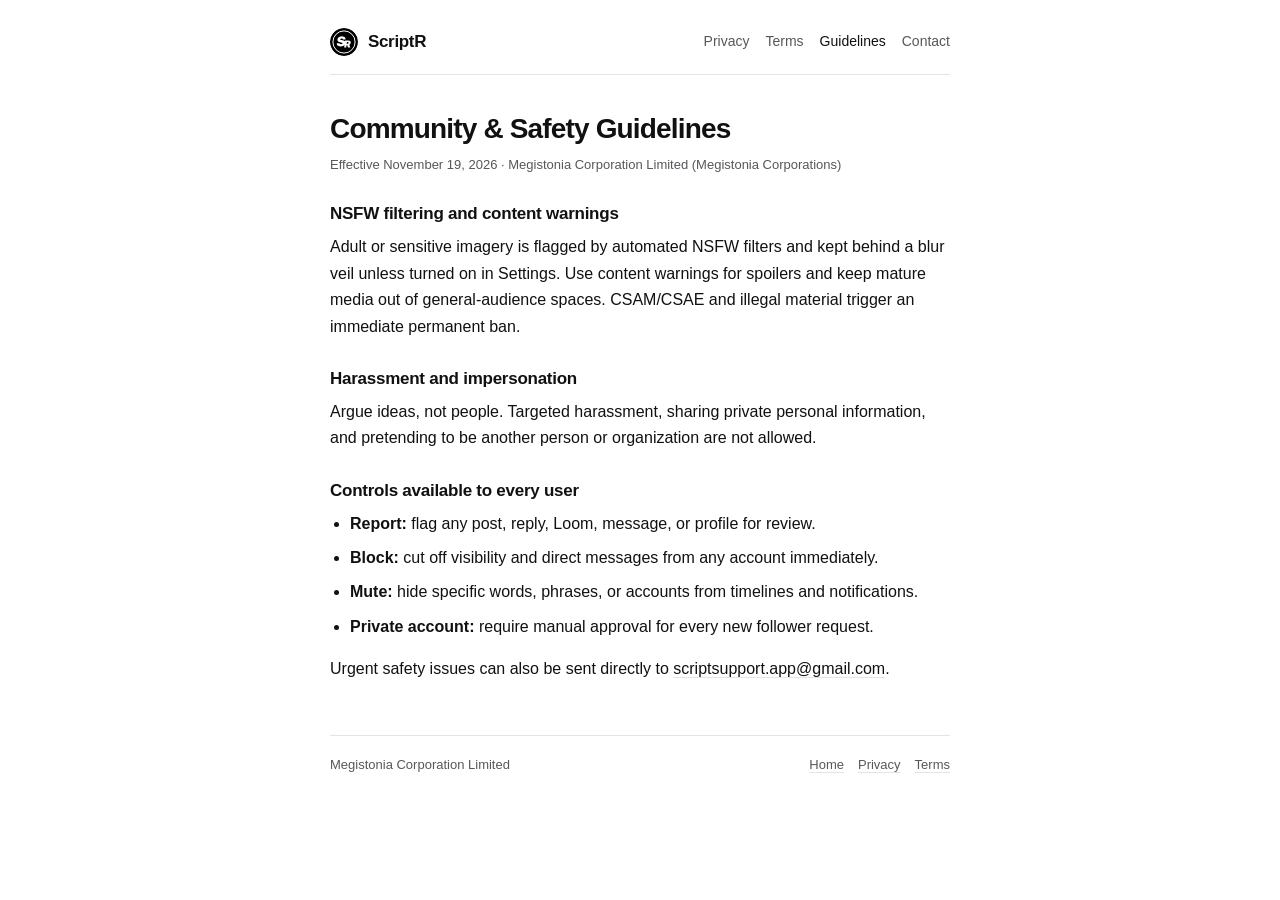
==== guidelines/index.html @ a4e435cb "Initial ScriptR site and policies" ====
<!doctype html>
<html lang="en">
<head>
  <meta charset="utf-8">
  <meta name="viewport" content="width=device-width, initial-scale=1">
  <title>Community Guidelines — ScriptR</title>
  <link rel="icon" type="image/svg+xml" href="../assets/logo.svg">
  <link rel="stylesheet" href="../styles.css">
</head>
<body>
  <div class="page">
    <header>
      <a class="brand" href="../">
        <img src="../assets/logo.svg" alt="ScriptR">
        <span>ScriptR</span>
      </a>
      <nav aria-label="Primary">
        <a href="../privacy/">Privacy</a>
        <a href="../terms/">Terms</a>
        <a href="./" aria-current="page">Guidelines</a>
        <a href="mailto:scriptsupport.app@gmail.com">Contact</a>
      </nav>
    </header>

    <main>
      <h1>Community &amp; Safety Guidelines</h1>
      <p class="meta">Effective November 19, 2026 &middot; Megistonia Corporation Limited (Megistonia Corporations)</p>

      <h2>NSFW filtering and content warnings</h2>
      <p>
        Adult or sensitive imagery is flagged by automated NSFW filters and kept behind a blur veil
        unless turned on in Settings. Use content warnings for spoilers and keep mature media out of
        general-audience spaces. CSAM/CSAE and illegal material trigger an immediate permanent ban.
      </p>

      <h2>Harassment and impersonation</h2>
      <p>
        Argue ideas, not people. Targeted harassment, sharing private personal information, and
        pretending to be another person or organization are not allowed.
      </p>

      <h2>Controls available to every user</h2>
      <ul>
        <li><strong>Report:</strong> flag any post, reply, Loom, message, or profile for review.</li>
        <li><strong>Block:</strong> cut off visibility and direct messages from any account immediately.</li>
        <li><strong>Mute:</strong> hide specific words, phrases, or accounts from timelines and notifications.</li>
        <li><strong>Private account:</strong> require manual approval for every new follower request.</li>
      </ul>

      <p>
        Urgent safety issues can also be sent directly to
        <a href="mailto:scriptsupport.app@gmail.com">scriptsupport.app@gmail.com</a>.
      </p>
    </main>

    <footer>
      <span>Megistonia Corporation Limited</span>
      <span class="footer-links">
        <a href="../">Home</a>
        <a href="../privacy/">Privacy</a>
        <a href="../terms/">Terms</a>
      </span>
    </footer>
  </div>
</body>
</html>
---- styles.css ----
:root {
  color-scheme: dark light;
  --bg: #ffffff;
  --surface: #fafafa;
  --text: #111111;
  --muted: #57575c;
  --line: #e4e4e7;
}

@media (prefers-color-scheme: dark) {
  :root {
    --bg: #0a0a0a;
    --surface: #121212;
    --text: #f4f4f5;
    --muted: #9a9aa2;
    --line: #242426;
  }
}

* {
  box-sizing: border-box;
}

html,
body {
  margin: 0;
  padding: 0;
  background: var(--bg);
  color: var(--text);
  font-family: -apple-system, BlinkMacSystemFont, "Segoe UI", Helvetica, Arial, sans-serif;
  font-size: 16px;
  line-height: 1.65;
  -webkit-font-smoothing: antialiased;
}

a {
  color: inherit;
  text-decoration: underline;
  text-decoration-color: var(--line);
  text-underline-offset: 3px;
}

a:hover {
  text-decoration-color: currentColor;
}

.page {
  max-width: 660px;
  margin: 0 auto;
  padding: 28px 20px 64px;
}

header {
  display: flex;
  align-items: center;
  justify-content: space-between;
  gap: 16px;
  padding-bottom: 18px;
  margin-bottom: 36px;
  border-bottom: 1px solid var(--line);
  flex-wrap: wrap;
}

.brand {
  display: inline-flex;
  align-items: center;
  gap: 10px;
  text-decoration: none;
  font-weight: 700;
  font-size: 17px;
  letter-spacing: -0.02em;
}

.brand img {
  width: 28px;
  height: 28px;
  border-radius: 999px;
  display: block;
}

nav {
  display: flex;
  align-items: center;
  gap: 16px;
  flex-wrap: wrap;
  font-size: 14px;
  color: var(--muted);
}

nav a {
  text-decoration: none;
}

nav a:hover,
nav a[aria-current="page"] {
  color: var(--text);
}

h1 {
  font-size: 28px;
  line-height: 1.25;
  letter-spacing: -0.03em;
  margin: 0 0 12px;
  font-weight: 700;
}

.lead {
  color: var(--muted);
  font-size: 16px;
  margin: 0 0 28px;
}

.meta {
  font-size: 13px;
  color: var(--muted);
  margin: -4px 0 28px;
}

h2 {
  font-size: 17px;
  line-height: 1.35;
  letter-spacing: -0.015em;
  margin: 28px 0 8px;
  font-weight: 600;
}

p {
  margin: 0 0 14px;
}

ul {
  margin: 0 0 16px;
  padding-left: 20px;
}

li {
  margin-bottom: 8px;
}

.box {
  background: var(--surface);
  border: 1px solid var(--line);
  border-radius: 12px;
  padding: 16px 18px;
  margin: 24px 0;
}

.box p:last-child {
  margin-bottom: 0;
}

footer {
  margin-top: 52px;
  padding-top: 18px;
  border-top: 1px solid var(--line);
  font-size: 13px;
  color: var(--muted);
  display: flex;
  justify-content: space-between;
  gap: 12px;
  flex-wrap: wrap;
}

.footer-links {
  display: flex;
  gap: 14px;
  flex-wrap: wrap;
}
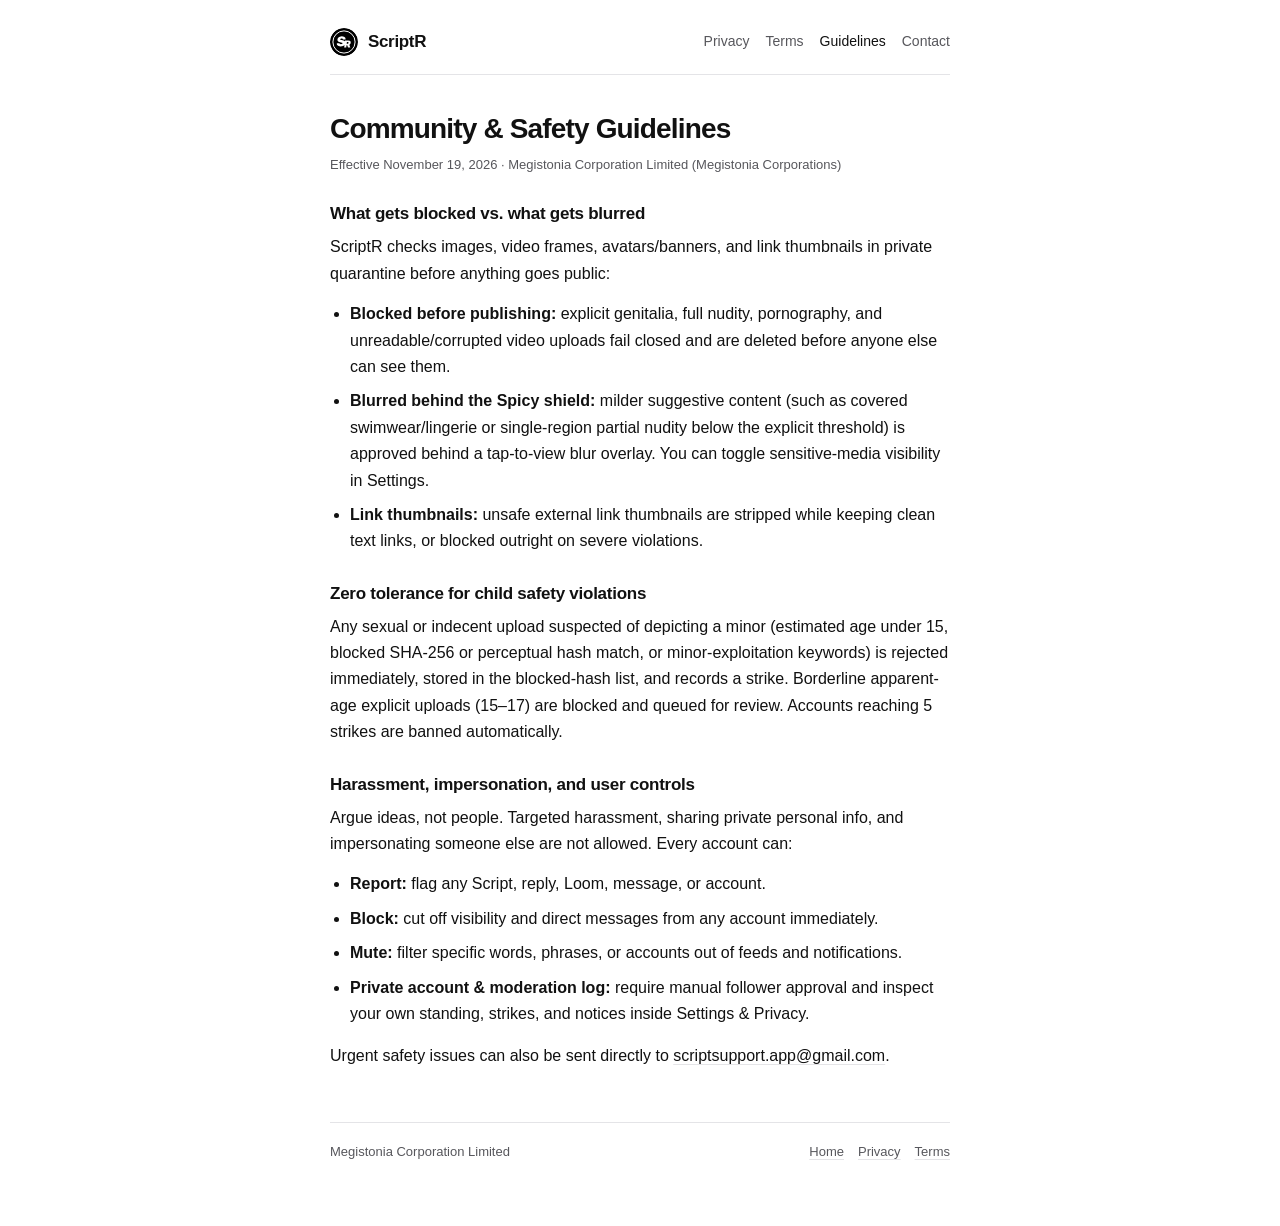
==== commit 61507f06: "Align policies with real quarantine and NSFW filtering pipeline" ====
--- a/guidelines/index.html
+++ b/guidelines/index.html
@@ -26,25 +26,36 @@
       <h1>Community &amp; Safety Guidelines</h1>
       <p class="meta">Effective November 19, 2026 &middot; Megistonia Corporation Limited (Megistonia Corporations)</p>
 
-      <h2>NSFW filtering and content warnings</h2>
+      <h2>What gets blocked vs. what gets blurred</h2>
       <p>
-        Adult or sensitive imagery is flagged by automated NSFW filters and kept behind a blur veil
-        unless turned on in Settings. Use content warnings for spoilers and keep mature media out of
-        general-audience spaces. CSAM/CSAE and illegal material trigger an immediate permanent ban.
+        ScriptR checks images, video frames, avatars/banners, and link thumbnails in private
+        quarantine before anything goes public:
+      </p>
+      <ul>
+        <li><strong>Blocked before publishing:</strong> explicit genitalia, full nudity, pornography, and unreadable/corrupted video uploads fail closed and are deleted before anyone else can see them.</li>
+        <li><strong>Blurred behind the Spicy shield:</strong> milder suggestive content (such as covered swimwear/lingerie or single-region partial nudity below the explicit threshold) is approved behind a tap-to-view blur overlay. You can toggle sensitive-media visibility in Settings.</li>
+        <li><strong>Link thumbnails:</strong> unsafe external link thumbnails are stripped while keeping clean text links, or blocked outright on severe violations.</li>
+      </ul>
+
+      <h2>Zero tolerance for child safety violations</h2>
+      <p>
+        Any sexual or indecent upload suspected of depicting a minor (estimated age under 15,
+        blocked SHA-256 or perceptual hash match, or minor-exploitation keywords) is rejected
+        immediately, stored in the blocked-hash list, and records a strike. Borderline apparent-age
+        explicit uploads (15&ndash;17) are blocked and queued for review. Accounts reaching 5 strikes
+        are banned automatically.
       </p>
 
-      <h2>Harassment and impersonation</h2>
+      <h2>Harassment, impersonation, and user controls</h2>
       <p>
-        Argue ideas, not people. Targeted harassment, sharing private personal information, and
-        pretending to be another person or organization are not allowed.
+        Argue ideas, not people. Targeted harassment, sharing private personal info, and
+        impersonating someone else are not allowed. Every account can:
       </p>
-
-      <h2>Controls available to every user</h2>
       <ul>
-        <li><strong>Report:</strong> flag any post, reply, Loom, message, or profile for review.</li>
+        <li><strong>Report:</strong> flag any Script, reply, Loom, message, or account.</li>
         <li><strong>Block:</strong> cut off visibility and direct messages from any account immediately.</li>
-        <li><strong>Mute:</strong> hide specific words, phrases, or accounts from timelines and notifications.</li>
-        <li><strong>Private account:</strong> require manual approval for every new follower request.</li>
+        <li><strong>Mute:</strong> filter specific words, phrases, or accounts out of feeds and notifications.</li>
+        <li><strong>Private account &amp; moderation log:</strong> require manual follower approval and inspect your own standing, strikes, and notices inside Settings &amp; Privacy.</li>
       </ul>
 
       <p>
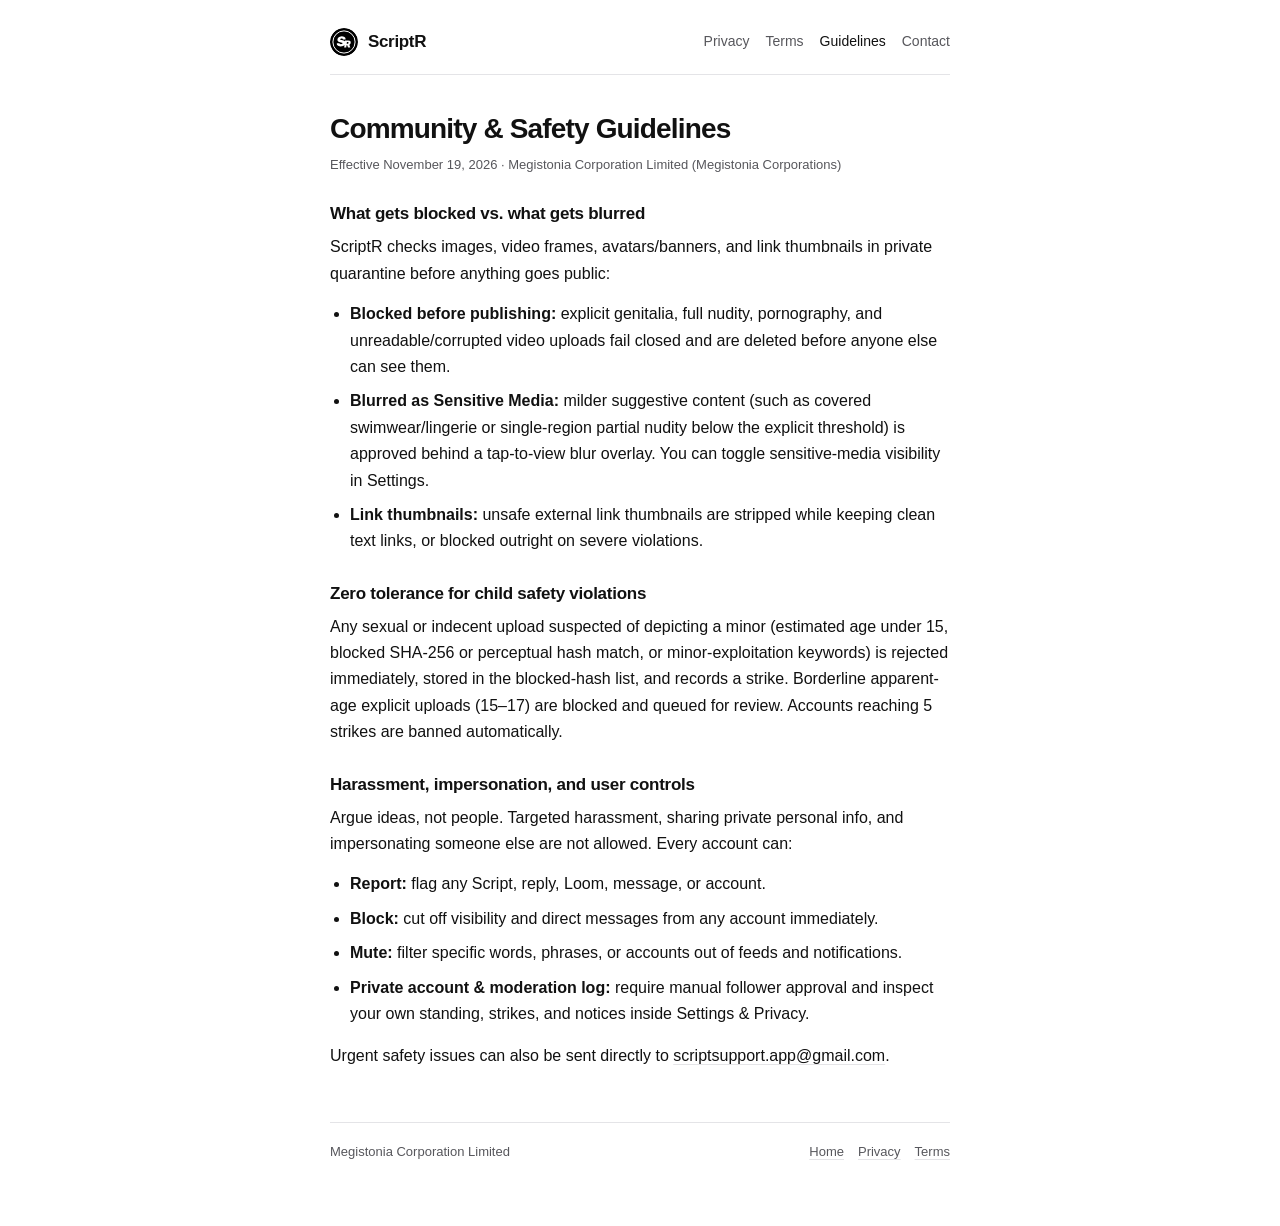
==== commit eac843be: "Use Sensitive Media label consistently across site" ====
--- a/guidelines/index.html
+++ b/guidelines/index.html
@@ -33,7 +33,7 @@
       </p>
       <ul>
         <li><strong>Blocked before publishing:</strong> explicit genitalia, full nudity, pornography, and unreadable/corrupted video uploads fail closed and are deleted before anyone else can see them.</li>
-        <li><strong>Blurred behind the Spicy shield:</strong> milder suggestive content (such as covered swimwear/lingerie or single-region partial nudity below the explicit threshold) is approved behind a tap-to-view blur overlay. You can toggle sensitive-media visibility in Settings.</li>
+        <li><strong>Blurred as Sensitive Media:</strong> milder suggestive content (such as covered swimwear/lingerie or single-region partial nudity below the explicit threshold) is approved behind a tap-to-view blur overlay. You can toggle sensitive-media visibility in Settings.</li>
         <li><strong>Link thumbnails:</strong> unsafe external link thumbnails are stripped while keeping clean text links, or blocked outright on severe violations.</li>
       </ul>
 
